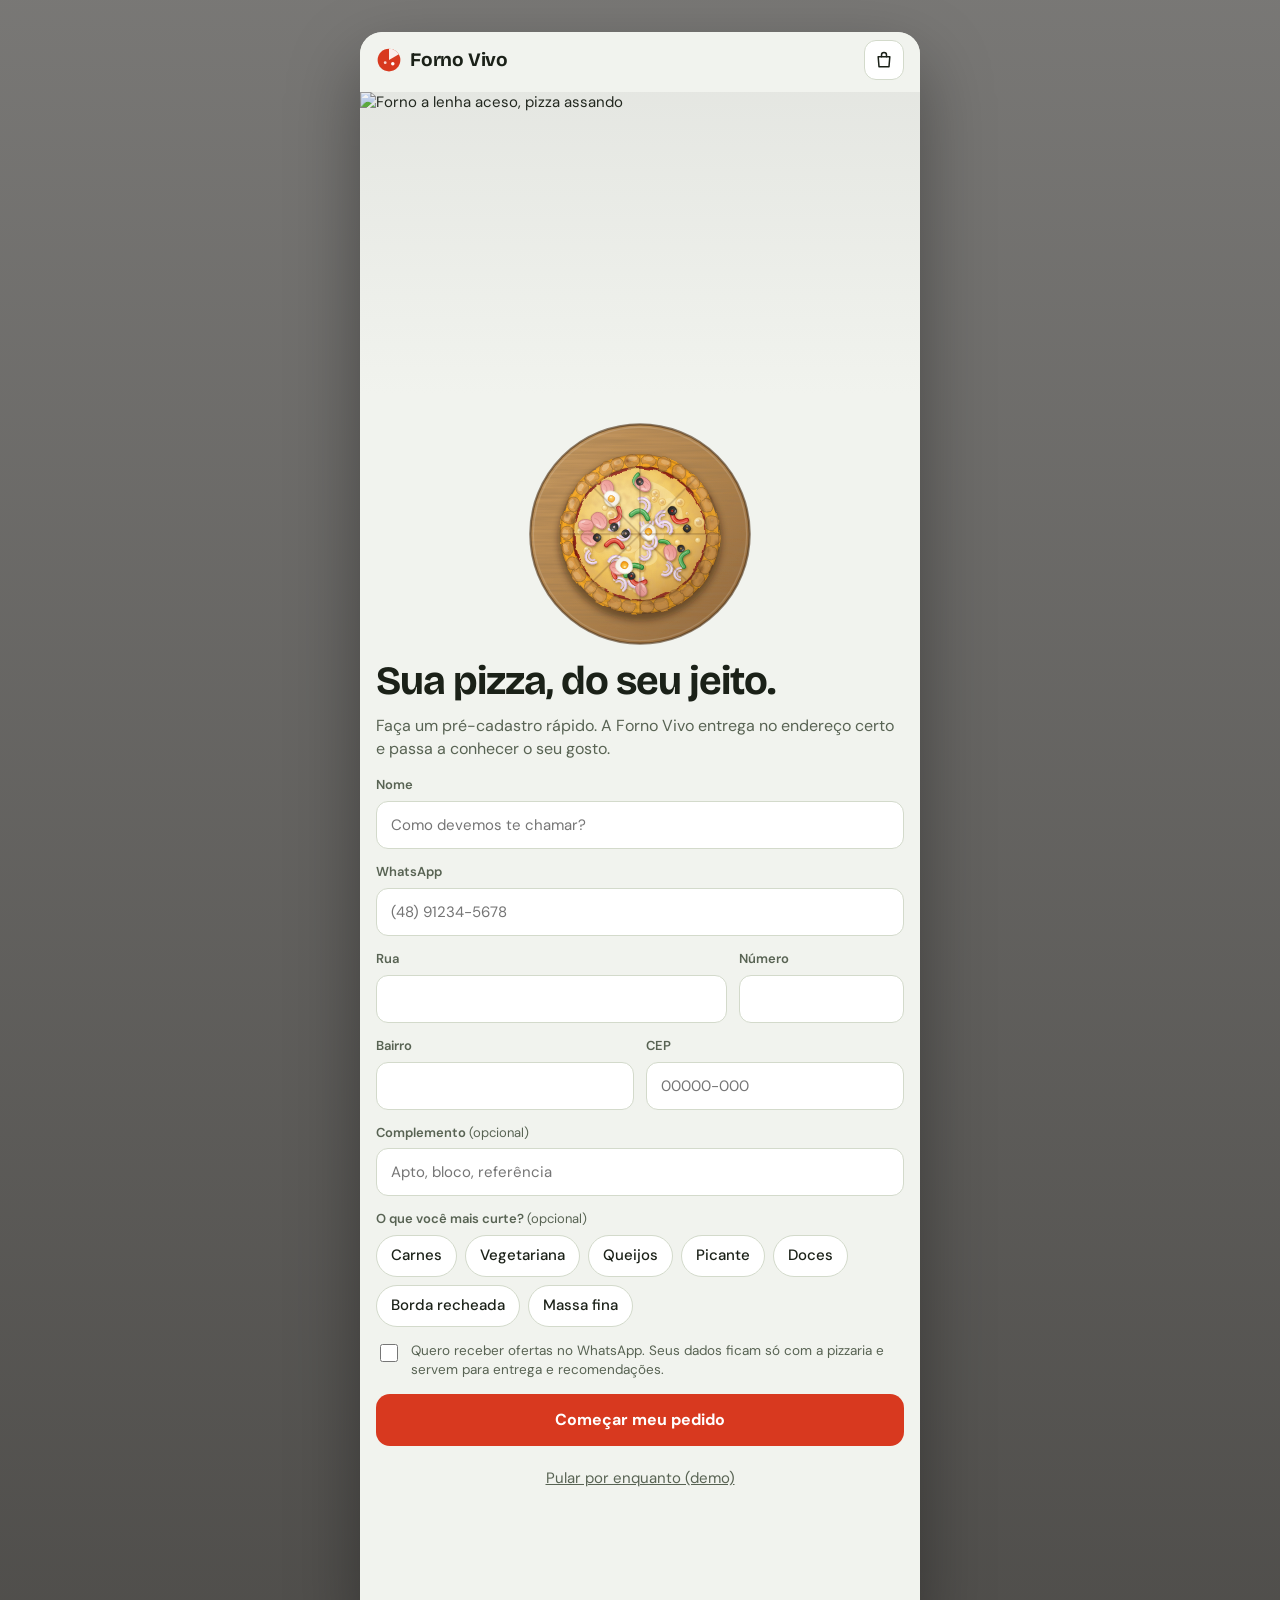
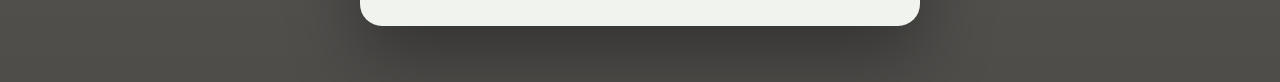
==== forno-vivo-site/site/index.html @ e0bf3673 "Add files via upload" ====
<!doctype html>
<html lang="pt-BR">
<head>
<meta charset="utf-8">
<meta name="viewport" content="width=device-width, initial-scale=1, viewport-fit=cover">
<meta name="theme-color" content="#D8391F">
<title>Forno Vivo — Peça sua pizza online</title>
<meta name="description" content="Monte sua pizza, acompanhe o desenho mudar ao vivo e pague com Pix sem sair do site.">

<!-- Fonte: títulos em Bricolage Grotesque, texto em DM Sans (Google Fonts) -->
<link rel="preconnect" href="https://fonts.googleapis.com">
<link rel="stylesheet" href="https://fonts.googleapis.com/css2?family=Bricolage+Grotesque:opsz,wght@12..96,500..800&family=DM+Sans:opsz,wght@9..40,400..700&display=swap">

<!-- Todo o estilo do site vive em css/style.css (ver comentários lá dentro) -->
<link rel="stylesheet" href="css/style.css">
</head>
<body>

<!--
  Esta <svg> invisível (width/height 0) só existe para guardar as
  definições reutilizáveis (<defs>) usadas pelo desenho da pizza:
  gradientes (cor do queijo, da massa, do molho...) e filtros (textura
  da madeira, derretimento do queijo, sombra dos ingredientes...).
  Precisa ficar no HTML (não dá para mover para um arquivo externo),
  porque os elementos do desenho referenciam essas definições por
  id, com url(#id-do-gradiente-ou-filtro). Quem gera o restante do
  desenho é js/draw.js.
-->
<svg width="0" height="0" style="position:absolute" aria-hidden="true" focusable="false"><defs>

<linearGradient id="g-wood" x1="0" y1="0" x2="1" y2="1"><stop offset="0" stop-color="#C99C64"/><stop offset=".5" stop-color="#B2854F"/><stop offset="1" stop-color="#8F653A"/></linearGradient>
<radialGradient id="g-sauce" cx=".5" cy=".5" r=".5"><stop offset="0" stop-color="#C63D24"/><stop offset="1" stop-color="#8E2313"/></radialGradient>
<radialGradient id="g-cheese" cx=".42" cy=".38" r=".65"><stop offset="0" stop-color="#F8E29A"/><stop offset=".6" stop-color="#F1C963"/><stop offset="1" stop-color="#DDA240"/></radialGradient>
<radialGradient id="g-bubble" cx=".4" cy=".35" r=".7"><stop offset="0" stop-color="#FFF0B8"/><stop offset="1" stop-color="#EBBB57"/></radialGradient>
<radialGradient id="g-light" cx=".33" cy=".28" r=".85"><stop offset="0" stop-color="#fff" stop-opacity=".15"/><stop offset=".5" stop-color="#fff" stop-opacity="0"/><stop offset="1" stop-color="#1a0800" stop-opacity=".3"/></radialGradient>
<radialGradient id="g-tomato" cx=".4" cy=".35" r=".8"><stop offset="0" stop-color="#F26A50"/><stop offset="1" stop-color="#D02E1A"/></radialGradient>
<radialGradient id="g-cal" cx=".4" cy=".35" r=".8"><stop offset="0" stop-color="#C6402F"/><stop offset=".7" stop-color="#9A2018"/><stop offset="1" stop-color="#6E140E"/></radialGradient>
<radialGradient id="g-olive" cx=".35" cy=".3" r=".8"><stop offset="0" stop-color="#4c4c4c"/><stop offset="1" stop-color="#151515"/></radialGradient>
<linearGradient id="g-mush" x1="0" y1="0" x2="0" y2="1"><stop offset="0" stop-color="#F3E8D4"/><stop offset="1" stop-color="#CDB48D"/></linearGradient>
<radialGradient id="g-broc" cx=".4" cy=".35" r=".8"><stop offset="0" stop-color="#55B658"/><stop offset="1" stop-color="#216B2B"/></radialGradient>
<linearGradient id="g-leaf" x1="0" y1="0" x2="1" y2="1"><stop offset="0" stop-color="#82CE66"/><stop offset="1" stop-color="#2E7E34"/></linearGradient>
<radialGradient id="g-basil" cx=".4" cy=".35" r=".8"><stop offset="0" stop-color="#44B04E"/><stop offset="1" stop-color="#17602A"/></radialGradient>
<radialGradient id="g-corn" cx=".35" cy=".3" r=".8"><stop offset="0" stop-color="#FFE467"/><stop offset="1" stop-color="#E0A80A"/></radialGradient>
<radialGradient id="g-heart" cx=".4" cy=".35" r=".8"><stop offset="0" stop-color="#FFF6D9"/><stop offset="1" stop-color="#E9CF96"/></radialGradient>
<radialGradient id="g-white" cx=".4" cy=".35" r=".8"><stop offset="0" stop-color="#FFFFFF"/><stop offset="1" stop-color="#F0E9D9"/></radialGradient>
<radialGradient id="g-yolk" cx=".4" cy=".35" r=".75"><stop offset="0" stop-color="#FFD65A"/><stop offset="1" stop-color="#F08A00"/></radialGradient>
<linearGradient id="g-ham" x1="0" y1="0" x2="1" y2="1"><stop offset="0" stop-color="#F8BDB6"/><stop offset="1" stop-color="#E78681"/></linearGradient>
<radialGradient id="g-beef" cx=".4" cy=".35" r=".8"><stop offset="0" stop-color="#8E5236"/><stop offset="1" stop-color="#4B2717"/></radialGradient>
<linearGradient id="g-prov" x1="0" y1="0" x2="1" y2="1"><stop offset="0" stop-color="#FFF2BB"/><stop offset="1" stop-color="#F0CB5E"/></linearGradient>
<radialGradient id="g-gorg" cx=".4" cy=".35" r=".8"><stop offset="0" stop-color="#FCF9EE"/><stop offset="1" stop-color="#E2DDC8"/></radialGradient>
<radialGradient id="g-cream" cx=".4" cy=".3" r=".8"><stop offset="0" stop-color="#FFFFFF"/><stop offset="1" stop-color="#F3EACF"/></radialGradient>
<radialGradient id="g-cheddar" cx=".4" cy=".3" r=".8"><stop offset="0" stop-color="#FFC95E"/><stop offset="1" stop-color="#EF8C12"/></radialGradient>
<radialGradient id="g-choc" cx=".4" cy=".35" r=".8"><stop offset="0" stop-color="#6F3D26"/><stop offset="1" stop-color="#42221A"/></radialGradient>
<radialGradient id="g-straw" cx=".4" cy=".35" r=".8"><stop offset="0" stop-color="#FF7386"/><stop offset="1" stop-color="#C21D39"/></radialGradient>
<filter id="f-wood" x="0" y="0" width="100%" height="100%"><feTurbulence type="fractalNoise" baseFrequency="0.012 0.3" numOctaves="3" seed="4" result="n"/><feColorMatrix in="n" type="matrix" values="0 0 0 0 .32  0 0 0 0 .19  0 0 0 0 .08  0 0 0 .9 -.28" result="grain"/><feComposite in="grain" in2="SourceGraphic" operator="in" result="g2"/><feMerge><feMergeNode in="SourceGraphic"/><feMergeNode in="g2"/></feMerge></filter>
<filter id="f-edge" x="-8%" y="-8%" width="116%" height="116%"><feTurbulence type="fractalNoise" baseFrequency="0.05" numOctaves="2" seed="5" result="t"/><feDisplacementMap in="SourceGraphic" in2="t" scale="7" xChannelSelector="R" yChannelSelector="G"/></filter>
<filter id="f-crust" x="-8%" y="-8%" width="116%" height="116%"><feTurbulence type="fractalNoise" baseFrequency="0.04" numOctaves="2" seed="8" result="t"/><feDisplacementMap in="SourceGraphic" in2="t" scale="6" xChannelSelector="R" yChannelSelector="G" result="d"/><feGaussianBlur in="d" stdDeviation=".45"/></filter>
<filter id="f-cheese" x="-8%" y="-8%" width="116%" height="116%"><feTurbulence type="fractalNoise" baseFrequency="0.06" numOctaves="3" seed="12" result="t"/><feDisplacementMap in="SourceGraphic" in2="t" scale="9" xChannelSelector="R" yChannelSelector="B" result="d"/><feTurbulence type="fractalNoise" baseFrequency="0.09" numOctaves="2" seed="3" result="t2"/><feColorMatrix in="t2" type="matrix" values="0 0 0 0 .74  0 0 0 0 .44  0 0 0 0 .13  0 0 0 1.5 -.62" result="brown"/><feComposite in="brown" in2="d" operator="in" result="b2"/><feMerge><feMergeNode in="d"/><feMergeNode in="b2"/></feMerge></filter>
<filter id="f-drop" x="-5%" y="-5%" width="110%" height="110%"><feDropShadow dx=".8" dy="1.6" stdDeviation="1.3" flood-color="#3a1a05" flood-opacity=".5"/></filter>
<filter id="f-b1" x="-10%" y="-10%" width="120%" height="120%"><feGaussianBlur stdDeviation="1.1"/></filter>
<filter id="f-b3" x="-20%" y="-20%" width="140%" height="140%"><feGaussianBlur stdDeviation="4"/></filter>
</defs></svg>

<!--
  Estrutura mínima da página: um cabeçalho fixo (#hdr), a área de
  conteúdo que troca de tela (#view), a barra inferior de ação (#bar)
  e um aviso temporário (#toast). Todo o conteúdo de cada tela é
  gerado dinamicamente pelo JavaScript em js/app.js — isso é o que
  permite trocar de tela sem recarregar a página (comportamento de
  "app de uma página só").
-->
<div class="app" id="app">
  <header class="top" id="hdr"></header>
  <main id="view"></main>
  <div class="bar" id="bar" hidden></div>
  <div class="toast" id="toast" role="status" aria-live="polite" hidden></div>
</div>

<!--
  Ordem de carregamento dos scripts — IMPORTA, porque cada um usa o que
  o anterior definiu (nenhum é um módulo ES, todos compartilham o mesmo
  escopo global, como arquivos clássicos de <script>):
    1. catalog.js → dados da pizzaria (o arquivo que você edita por cliente)
    2. core.js    → utilitários, estado e cálculo de preços
    3. draw.js    → motor de desenho da pizza em SVG
    4. app.js     → telas, navegação e ações (inicializa o app no final)
-->
<script src="js/catalog.js"></script>
<script src="js/core.js"></script>
<script src="js/draw.js"></script>
<script src="js/app.js"></script>
</body>
</html>
---- forno-vivo-site/site/css/style.css ----
/* ==========================================================================
   style.css — ESTILO DO SITE
   ==========================================================================
   Organização deste arquivo (procure pelos títulos em CAIXA ALTA):
     1. Tokens de design (cores, fontes) + suporte a modo escuro
     2. Reset básico e tipografia
     3. Cabeçalho / topo fixo
     4. Tela de pré-cadastro (hero com foto + formulário)
     5. Construtor de pizza (etapas, painel, desenho da pizza)
     6. Fotos de apoio (banners e miniaturas reais, não a pizza desenhada)
     7. Barra inferior fixa (resumo + botão avançar)
     8. Carrinho
     9. Checkout / pagamento Pix / confirmação
     10. Diversos (toast, acessibilidade, impressão)
     11. RESPONSIVO — tablet e desktop (mobile-first: tudo acima já
         funciona em qualquer tela; aqui só ampliamos o layout)
   ========================================================================== */

/* --------------------------------------------------------------------------
   1. TOKENS DE DESIGN
   -------------------------------------------------------------------------- */
:root {
  --hdr: 56px;
  --bg: #F1F3EE; --surface: #FFFFFF; --surface2: #E4E9DF; --ink: #1B2118; --muted: #586353; --line: #D3DACB;
  --accent-l: #D8391F; --accent-d: #FF7359; --accent: var(--accent-l); --on-accent: #FFFFFF;
  --bad: #B3261E; --board: #E2E7DA; --board-line: #C9D1BF;
  --display: "Bricolage Grotesque", "DM Sans", system-ui, -apple-system, "Segoe UI", sans-serif;
  --body: "DM Sans", system-ui, -apple-system, "Segoe UI", sans-serif;
  --radius-card: 22px;
}
/* Modo escuro automático (segue a preferência do sistema do visitante) */
@media (prefers-color-scheme: dark) {
  :root:not([data-theme="light"]) {
    --bg: #141913; --surface: #1E251C; --surface2: #262F23; --ink: #EEF2E9; --muted: #A3AE9E; --line: #33402F;
    --accent: var(--accent-d); --on-accent: #1A0E0A; --bad: #FF8A80; --board: #222A1F; --board-line: #34412F;
  }
}
/* Permite forçar o tema via atributo data-theme, se um dia for preciso */
:root[data-theme="dark"] {
  --bg: #141913; --surface: #1E251C; --surface2: #262F23; --ink: #EEF2E9; --muted: #A3AE9E; --line: #33402F;
  --accent: var(--accent-d); --on-accent: #1A0E0A; --bad: #FF8A80; --board: #222A1F; --board-line: #34412F;
}

/* --------------------------------------------------------------------------
   2. RESET BÁSICO E TIPOGRAFIA
   -------------------------------------------------------------------------- */
*{box-sizing:border-box}
html,body{margin:0}
body{background:var(--bg);color:var(--ink);font:400 15px/1.45 var(--body);-webkit-font-smoothing:antialiased}
button{font:inherit;color:inherit;cursor:pointer}
input,textarea{font:inherit}
img{max-width:100%;display:block}
:focus-visible{outline:2px solid var(--accent);outline-offset:2px}

.app{max-width:480px;margin:0 auto;padding-inline:16px;padding-bottom:120px;min-height:100%}

h1,.h2{font-family:var(--display);font-weight:700;letter-spacing:-.025em;margin:0;text-wrap:balance}
h1{font-size:clamp(30px,9vw,40px);line-height:1.02}
.h2{font-size:26px;line-height:1.1}
.lead{color:var(--muted);margin:0;font-size:16px;text-wrap:pretty}
.eyebrow{font-size:12px;letter-spacing:.09em;text-transform:uppercase;color:var(--muted);font-weight:600;margin:0 0 6px}
.fine{font-size:13px;color:var(--muted);margin:0;text-wrap:pretty}

.form{display:grid;gap:14px;margin-top:10px}
.f{display:grid;gap:6px;min-width:0}
.row2{display:grid;grid-template-columns:1fr 1fr;gap:12px}
.row3{display:grid;grid-template-columns:1.7fr .8fr;gap:12px}
label,.lbl{font-size:13px;font-weight:600;color:var(--muted)}
label span,.lbl span{font-weight:400}
input[type=text],input[type=tel],textarea{width:100%;height:48px;border:1px solid var(--line);background:var(--surface);color:var(--ink);border-radius:12px;padding:0 14px}
textarea{height:84px;padding:12px 14px;resize:none}
.err{font-size:12.5px;color:var(--bad)}
.check{display:flex;gap:10px;align-items:flex-start;font-weight:400;font-size:13.5px;color:var(--muted)}
.check input{margin-top:3px;width:18px;height:18px;accent-color:var(--accent);flex:none}

.btn{height:52px;padding:0 22px;border:0;border-radius:14px;background:var(--accent);color:var(--on-accent);font-weight:700;font-size:16px;white-space:nowrap;display:inline-flex;align-items:center;justify-content:center;gap:8px}
.btn:disabled{opacity:.45;cursor:not-allowed}
.btn.sec{background:transparent;color:var(--ink);border:1px solid var(--line)}
.btn.block{width:100%}
.btn svg{width:18px;height:18px;flex:none}
.link{background:none;border:0;color:var(--muted);text-decoration:underline;padding:8px;justify-self:center}

.chips{display:flex;flex-wrap:wrap;gap:8px}
.chip{display:inline-flex;align-items:center;gap:8px;padding:9px 14px;border:1px solid var(--line);background:var(--surface);border-radius:999px;font-weight:500}
.chip em{font-style:normal;font-size:12.5px;color:var(--muted);font-variant-numeric:tabular-nums}
.chip[aria-pressed="true"]{background:var(--accent);border-color:var(--accent);color:var(--on-accent)}
.chip[aria-pressed="true"] em{color:inherit;opacity:.85}

/* --------------------------------------------------------------------------
   3. CABEÇALHO / TOPO FIXO
   -------------------------------------------------------------------------- */
.top{position:sticky;top:env(safe-area-inset-top,0px);z-index:30;display:flex;align-items:center;justify-content:space-between;gap:8px;height:var(--hdr);background:var(--bg);margin-inline:-16px;padding-inline:16px}
.brand{display:flex;align-items:center;gap:8px;border:0;background:none;padding:0;font-family:var(--display);font-weight:700;font-size:19px;letter-spacing:-.01em;min-width:0}
.brand .mark svg{width:26px;height:26px;display:block}
.bname{white-space:nowrap;overflow:hidden;text-overflow:ellipsis}
.top-r{display:flex;align-items:center;gap:8px}
.cartbtn{position:relative;width:40px;height:40px;border-radius:12px;border:1px solid var(--line);background:var(--surface);display:grid;place-items:center;padding:0}
.cartbtn svg{width:20px;height:20px}
.badge{position:absolute;top:-7px;right:-7px;min-width:20px;height:20px;padding:0 5px;border-radius:10px;background:var(--accent);color:var(--on-accent);font-size:12px;font-weight:700;display:grid;place-items:center}

/* --------------------------------------------------------------------------
   4. TELA DE PRÉ-CADASTRO (hero)
   -------------------------------------------------------------------------- */
.hero{display:grid;gap:12px;padding-block:4px 6px}
.hero-pz{width:min(58vw,230px);margin:0 auto}
.hero-pz svg{width:100%;height:auto;display:block}

/* --------------------------------------------------------------------------
   5. CONSTRUTOR DE PIZZA
   -------------------------------------------------------------------------- */
.stage{position:sticky;top:calc(env(safe-area-inset-top,0px) + var(--hdr));z-index:10;background:var(--bg);padding-block:2px 8px}
#pzMount svg{display:block;margin:0 auto;height:min(52vw,212px);width:auto;aspect-ratio:1;max-width:100%}
.stage-meta{display:flex;justify-content:space-between;gap:12px;font-size:13px;color:var(--muted);margin-top:2px}
.stage-meta b{color:var(--ink);font-weight:700;text-align:right}
.steps{display:grid;grid-template-columns:repeat(4,minmax(0,1fr));gap:6px;margin-block:6px 16px}
.st{border:1px solid var(--line);background:var(--surface);border-radius:12px;padding:8px 7px;text-align:left;min-width:0}
.st .l{display:block;font-size:10.5px;letter-spacing:.07em;text-transform:uppercase;color:var(--muted);font-weight:600}
.st .v{display:block;font-weight:600;font-size:12.5px;white-space:nowrap;overflow:hidden;text-overflow:ellipsis}
.st.on{border-color:var(--accent);background:color-mix(in srgb,var(--accent) 9%,var(--surface))}
.panel h2{font-family:var(--display);font-size:22px;margin:0 0 4px;letter-spacing:-.015em}
.hint{color:var(--muted);margin:0 0 12px;font-size:14px;text-wrap:pretty}
.opts{display:grid;gap:8px}
.opt{display:flex;align-items:center;gap:12px;text-align:left;width:100%;padding:13px 14px;border-radius:14px;border:1px solid var(--line);background:var(--surface)}
.opt.sel{border-color:var(--accent);box-shadow:0 0 0 1px var(--accent);background:color-mix(in srgb,var(--accent) 8%,var(--surface))}
.o-main{flex:1;min-width:0;display:grid;gap:1px}
.o-main b{font-weight:600}
.o-main small{color:var(--muted);font-size:13px}
.o-r{font-variant-numeric:tabular-nums;font-weight:600;font-size:14px;white-space:nowrap}
.dot{width:26px;height:26px;border-radius:50%;flex:none;border:1px solid rgba(0,0,0,.18)}
.seg{display:grid;grid-template-columns:1fr 1fr;padding:4px;background:var(--surface2);border-radius:14px;gap:4px;margin-bottom:14px}
.seg button{border:0;background:transparent;padding:10px;border-radius:11px;font-weight:600;color:var(--muted)}
.seg button.on{background:var(--surface);color:var(--ink);box-shadow:0 1px 4px rgba(0,0,0,.14)}
.grp{margin-top:16px}
.grp h3{font-size:12px;letter-spacing:.08em;text-transform:uppercase;color:var(--muted);margin:0 0 8px;font-weight:600}
.count{display:flex;justify-content:space-between;align-items:center;margin-top:16px;color:var(--muted);font-size:13.5px}

/* Pizza em SVG: estado inicial de cada pedaço (escondido) e animação de
   entrada quando o ingrediente é marcado (classe .on aplicada via JS) */
.pz-scale{transition:transform .5s cubic-bezier(.3,1.3,.5,1);transform-origin:0 0}
.ing .pc{opacity:0;transform:scale(.3);transform-box:fill-box;transform-origin:center;transition:opacity .2s ease,transform .25s ease}
.ing.on .pc{opacity:1;transform:none;transition:opacity .25s ease var(--d,0s),transform .45s cubic-bezier(.2,1.5,.4,1) var(--d,0s)}

/* --------------------------------------------------------------------------
   6. FOTOS DE APOIO (imagens reais — banners, categorias, miniaturas)
   -------------------------------------------------------------------------- */
.hero-photo{position:relative;margin-inline:-16px;aspect-ratio:16/9;overflow:hidden;border-radius:0 0 22px 22px}
.hero-img{width:100%;height:100%;object-fit:cover}
.hero-fade{position:absolute;inset:0;background:linear-gradient(180deg,rgba(0,0,0,.05) 0%,var(--bg) 96%)}
.panel-photo{margin:0 0 16px;border-radius:16px;overflow:hidden;background:var(--surface)}
.panel-img{width:100%;aspect-ratio:16/10;object-fit:cover}
.panel-photo figcaption{padding:10px 12px;font-size:12.5px;color:var(--muted)}
.drinks-row{display:flex;gap:12px;align-items:flex-start}
.drinks-img{width:68px;height:68px;border-radius:14px;object-fit:cover;flex:none;margin-top:2px}
.drinks-list{flex:1;min-width:0}
.done-photo{position:relative;margin-inline:-16px;aspect-ratio:16/8;overflow:hidden;border-radius:0 0 22px 22px}

/* --------------------------------------------------------------------------
   7. BARRA INFERIOR FIXA
   -------------------------------------------------------------------------- */
.bar{position:fixed;left:0;right:0;bottom:0;z-index:40;background:color-mix(in srgb,var(--bg) 92%,transparent);-webkit-backdrop-filter:blur(10px);backdrop-filter:blur(10px);border-top:1px solid var(--line);padding:12px 16px calc(12px + env(safe-area-inset-bottom,0px))}
.bar-in{max-width:480px;margin:0 auto;display:flex;align-items:center;gap:14px;justify-content:space-between}
.bar-l{min-width:0;display:grid}
.bar-l small{color:var(--muted);font-size:12.5px;white-space:nowrap;overflow:hidden;text-overflow:ellipsis}
.bar-l strong{font-family:var(--display);font-size:23px;font-variant-numeric:tabular-nums;letter-spacing:-.01em}

/* --------------------------------------------------------------------------
   8. CARRINHO
   -------------------------------------------------------------------------- */
.sec-h{font-family:var(--display);font-size:20px;margin:22px 0 4px;letter-spacing:-.01em}
.cartitem{display:grid;grid-template-columns:60px minmax(0,1fr) auto;gap:12px;padding:12px 0;border-bottom:1px solid var(--line);align-items:center}
.cartitem svg{width:60px;height:60px;display:block}
.ci-t{display:grid;gap:2px;min-width:0}
.ci-t b{font-weight:600}
.ci-t small{color:var(--muted);font-size:13px}
.ci-r{display:grid;gap:6px;justify-items:end}
.ci-p{font-weight:700;font-variant-numeric:tabular-nums}
.qty{display:inline-flex;align-items:center;border:1px solid var(--line);border-radius:999px;background:var(--surface)}
.qty button{width:34px;height:34px;border:0;background:none;font-size:18px;line-height:1}
.qty span{min-width:22px;text-align:center;font-variant-numeric:tabular-nums;font-weight:600}
.rm{background:none;border:0;color:var(--muted);font-size:12.5px;text-decoration:underline;padding:0}
.drink{display:flex;align-items:center;justify-content:space-between;gap:12px;padding:10px 0;border-bottom:1px solid var(--line)}
.drink b{font-weight:500}
.drink small{color:var(--muted);display:block}
.sum{display:grid;gap:8px;padding:16px 0 4px}
.sum div{display:flex;justify-content:space-between;font-variant-numeric:tabular-nums}
.sum .tot{font-weight:700;font-size:19px;border-top:1px solid var(--line);padding-top:12px;margin-top:4px}
.empty{text-align:center;padding:40px 8px;display:grid;gap:14px;justify-items:center}
.actions{display:grid;gap:10px;margin-top:16px}

/* --------------------------------------------------------------------------
   9. CHECKOUT / PIX / CONFIRMAÇÃO
   -------------------------------------------------------------------------- */
.box{background:var(--surface);border:1px solid var(--line);border-radius:16px;padding:14px 16px;display:grid;gap:4px}
.box b{font-weight:600}
.box small{color:var(--muted)}
.box .edit{justify-self:start;padding:6px 0 0}
.pay{display:flex;align-items:center;gap:12px;padding:13px 14px;border-radius:14px;border:1px solid var(--line);background:var(--surface)}
.pay.sel{border-color:var(--accent);box-shadow:0 0 0 1px var(--accent)}
.pay.off{opacity:.55}
.pay .tag{margin-left:auto;font-size:12px;font-weight:600;color:var(--muted)}
.pay.sel .tag{color:var(--accent)}

.pixv{display:grid;gap:14px;justify-items:center;text-align:center;padding-block:8px}
.pixv .lead{max-width:34ch}
.qr{width:212px;max-width:100%;background:#fff;padding:10px;border-radius:14px;border:1px solid var(--line)}
.qr svg{display:block;width:100%;height:auto}
.pixtotal{font-family:var(--display);font-size:32px;font-weight:700;letter-spacing:-.02em;font-variant-numeric:tabular-nums}
.code{font-family:ui-monospace,SFMono-Regular,Menlo,monospace;font-size:13px;background:var(--surface2);padding:10px 12px;border-radius:10px;word-break:break-all;user-select:all;width:100%}
.timer{margin:0;color:var(--muted)}
.timer b{color:var(--ink);font-variant-numeric:tabular-nums}

.done{display:grid;gap:16px;padding-block:8px}
.track{list-style:none;margin:0;padding:0;display:grid}
.track li{position:relative;display:flex;gap:14px;align-items:center;padding:9px 0;color:var(--muted)}
.track li::before{content:"";width:14px;height:14px;border-radius:50%;border:2px solid var(--line);background:var(--bg);flex:none;z-index:1}
.track li::after{content:"";position:absolute;left:6px;top:calc(50% + 8px);width:2px;height:100%;background:var(--line)}
.track li:last-child::after{display:none}
.track li.done{color:var(--ink)}
.track li.done::before{background:var(--accent);border-color:var(--accent)}
.track li.done::after{background:var(--accent)}
.track li.now{color:var(--ink);font-weight:700}
.track li.now::before{border-color:var(--accent);background:var(--bg)}
.insight{background:var(--surface);border:1px dashed var(--line);border-radius:16px;padding:14px 16px;display:grid;gap:10px}
.insight h3{margin:0;font-family:var(--display);font-size:17px}
.insight dl{margin:0;display:grid;grid-template-columns:auto 1fr;gap:6px 14px;font-size:14px}
.insight dt{color:var(--muted)}
.insight dd{margin:0;font-weight:500;text-align:right}

/* --------------------------------------------------------------------------
   10. DIVERSOS
   -------------------------------------------------------------------------- */
.toast{position:fixed;left:50%;transform:translateX(-50%);bottom:calc(96px + env(safe-area-inset-bottom,0px));background:var(--ink);color:var(--bg);padding:10px 16px;border-radius:12px;z-index:60;max-width:calc(100% - 32px);font-size:14px;box-shadow:0 6px 24px rgba(0,0,0,.25)}

@media (prefers-reduced-motion: reduce) {
  *,*::before,*::after{animation:none!important;transition:none!important}
}

/* --------------------------------------------------------------------------
   11. RESPONSIVO — TABLET E DESKTOP
   --------------------------------------------------------------------------
   Abordagem "mobile-first": todo o CSS acima já funciona em qualquer
   tamanho de tela, porque usa um cartão central de largura máxima fixa
   (.app{max-width:480px}). A partir daqui só enriquecemos o layout para
   telas maiores: um fundo com foto atrás do cartão, cartão com sombra e
   cantos arredondados, e um pouco mais de respiro — sem duplicar regras.
   -------------------------------------------------------------------------- */
@media (min-width: 760px) {
  body{
    min-height:100vh;
    background:
      linear-gradient(180deg,rgba(10,8,4,.55),rgba(10,8,4,.72)),
      url('https://images.unsplash.com/photo-1745031601376-51802da5ae5e?auto=format&fit=crop&w=1600&q=55') center/cover fixed;
  }
  .app{
    max-width:560px;margin:32px auto 56px;background:var(--bg);
    border-radius:var(--radius-card);box-shadow:0 30px 70px rgba(0,0,0,.35);
    overflow:hidden;padding-bottom:128px;min-height:0;
  }
  .top{border-radius:var(--radius-card) var(--radius-card) 0 0}
  .bar{position:absolute}
  .hero-photo,.done-photo{margin-inline:-16px;border-radius:0}
  .stage{top:var(--hdr)}
}

/* --------------------------------------------------------------------------
   12. IMPRESSÃO (útil para a ficha da cozinha, ver tela "Pedido confirmado")
   -------------------------------------------------------------------------- */
@media print {
  .top,.bar,.toast,.hero-photo,.done-photo,form,.btn{display:none!important}
  body,.app{background:#fff;box-shadow:none;max-width:none}
}
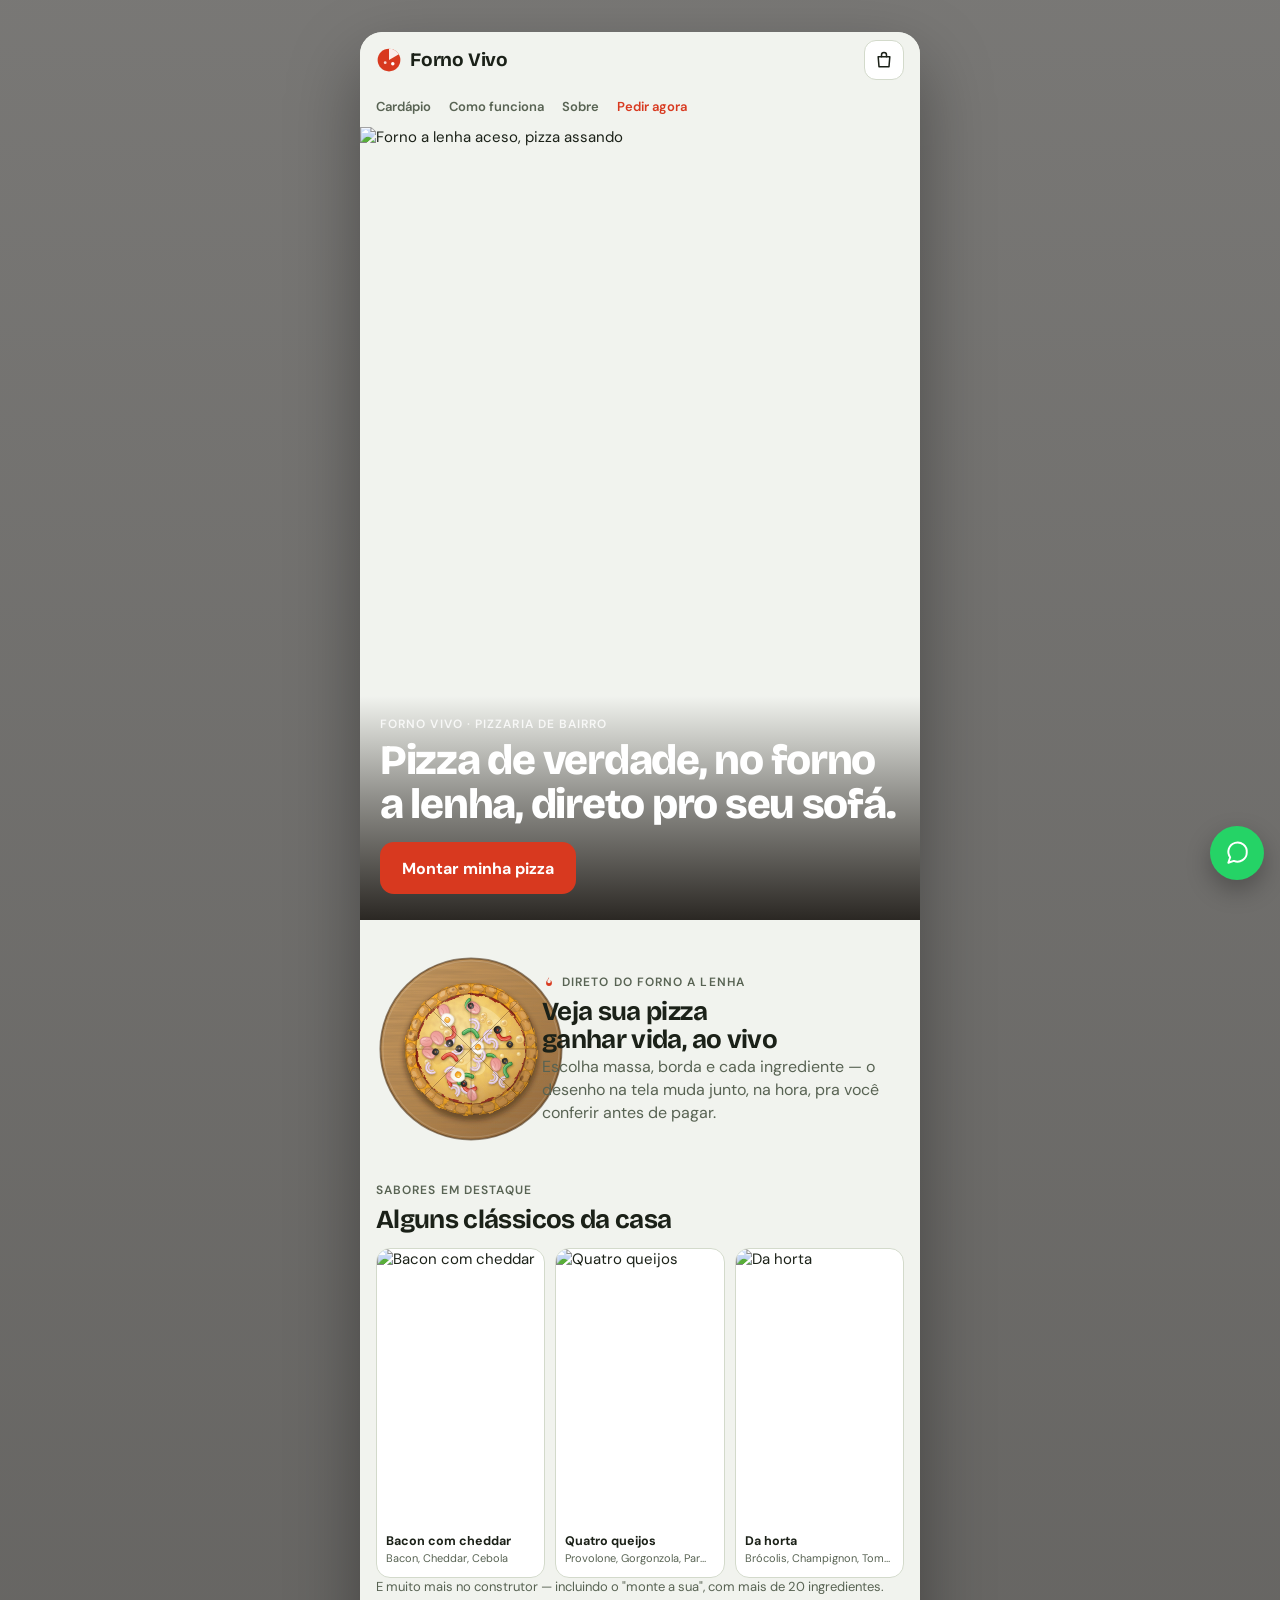
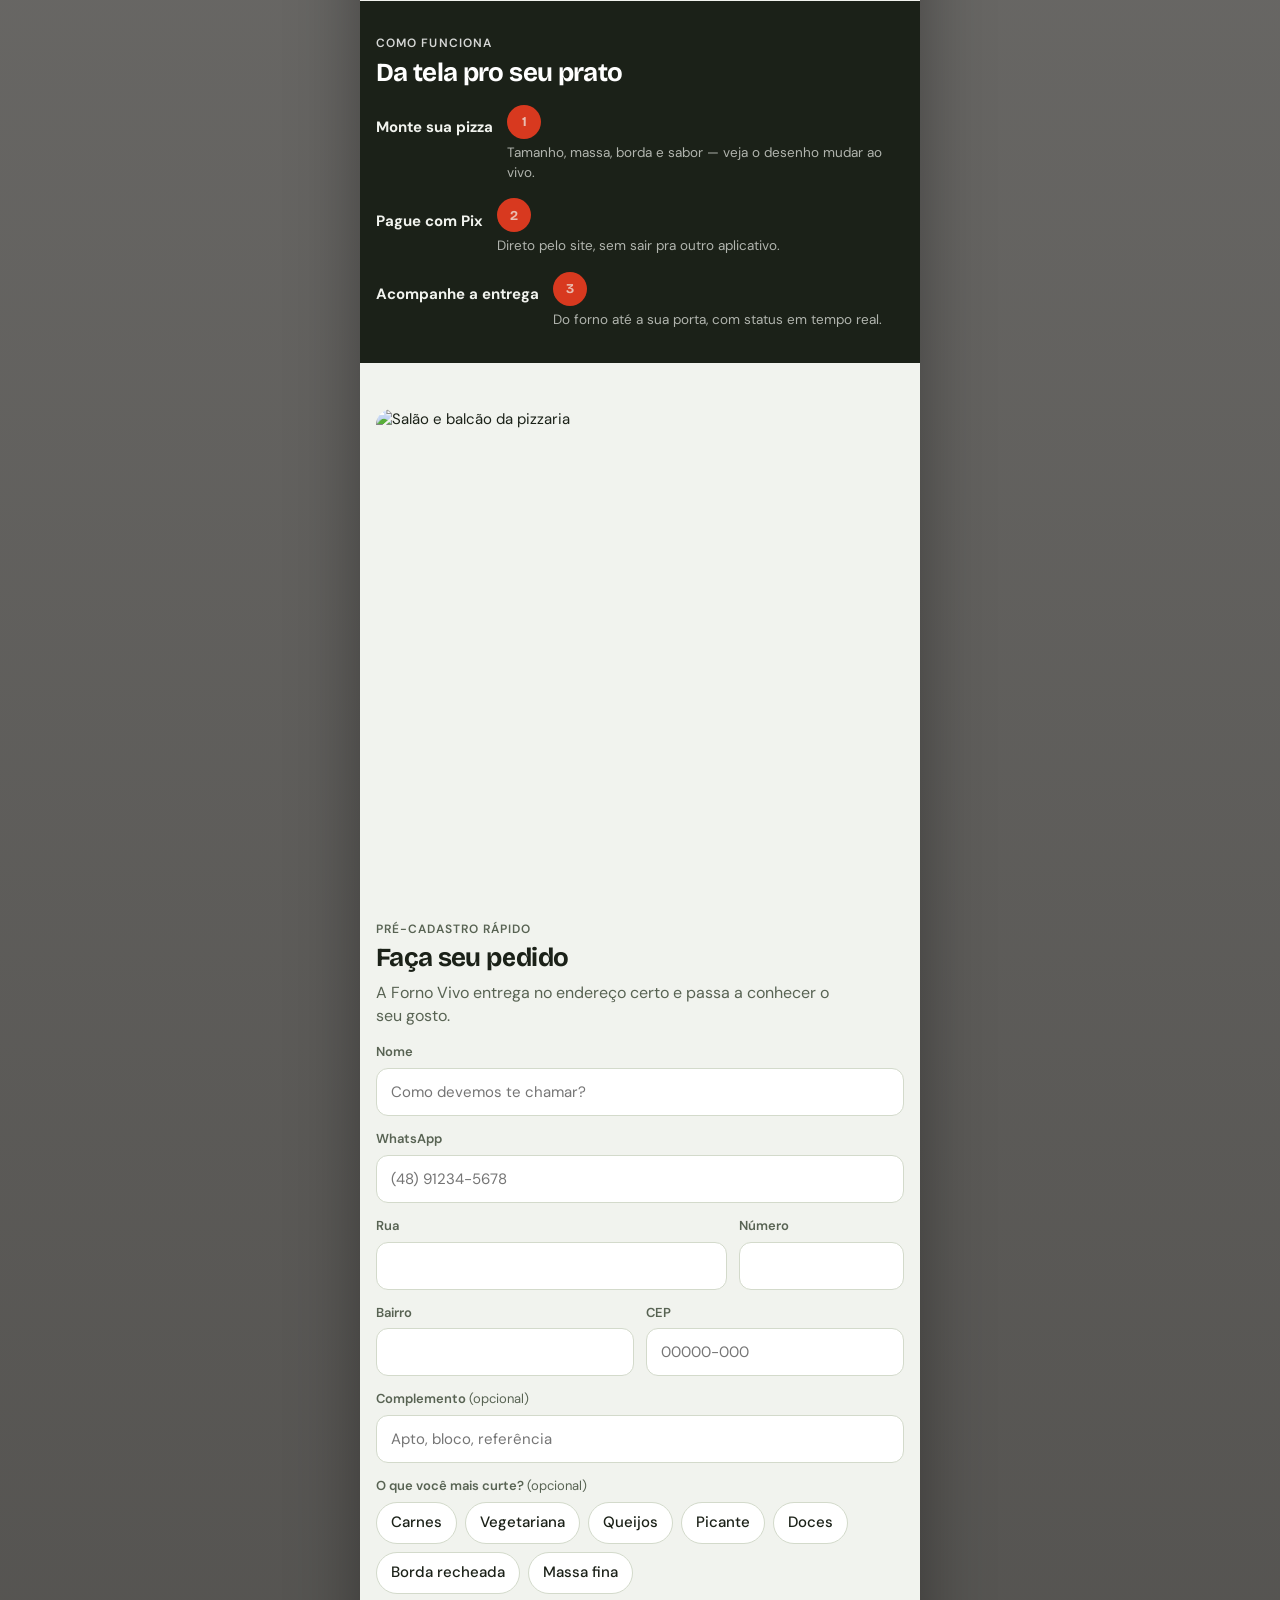
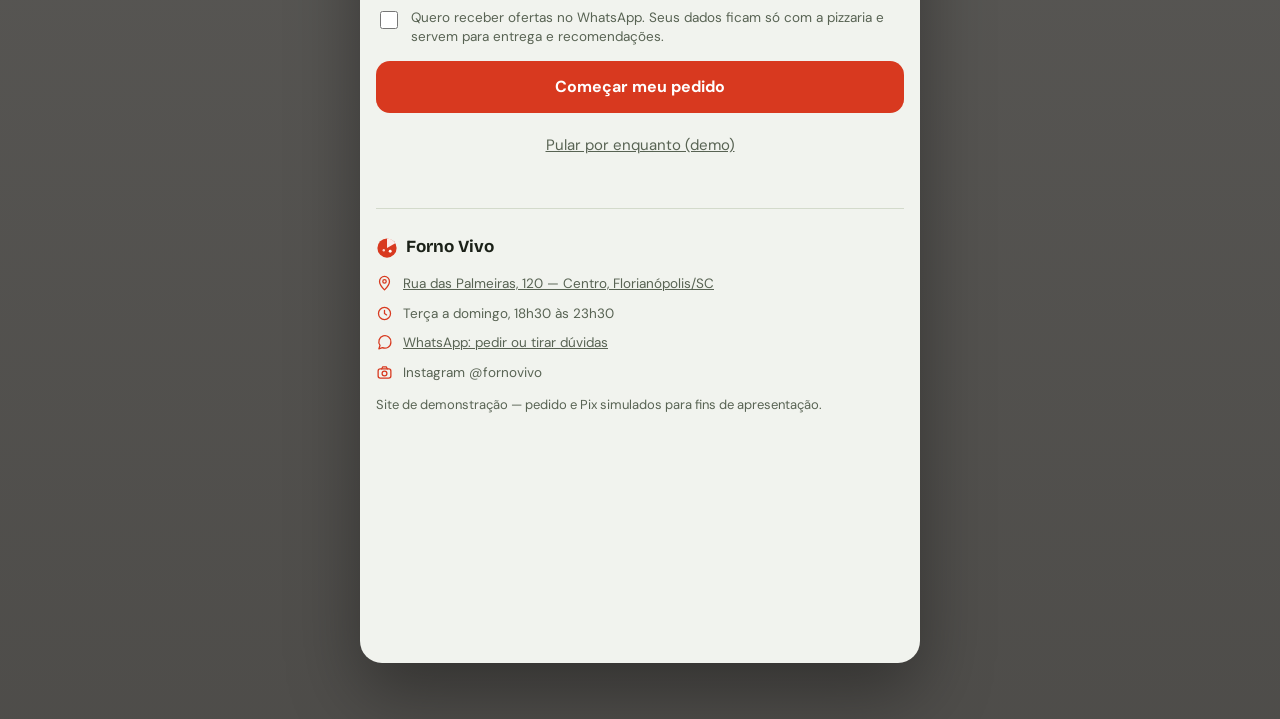
==== commit 9f55675a: "Add files via upload" ====
--- a/forno-vivo-site/site/index.html
+++ b/forno-vivo-site/site/index.html
@@ -74,6 +74,7 @@
   <main id="view"></main>
   <div class="bar" id="bar" hidden></div>
   <div class="toast" id="toast" role="status" aria-live="polite" hidden></div>
+  <div id="fab" hidden></div>
 </div>
 
 <!--
--- a/forno-vivo-site/site/css/style.css
+++ b/forno-vivo-site/site/css/style.css
@@ -155,6 +155,67 @@
 .done-photo{position:relative;margin-inline:-16px;aspect-ratio:16/8;overflow:hidden;border-radius:0 0 22px 22px}
 
 /* --------------------------------------------------------------------------
+   6B. HOME / LANDING (seções da página inicial, antes do pré-cadastro)
+   -------------------------------------------------------------------------- */
+/* Navegação rápida por âncoras no topo da home */
+.subnav{display:flex;gap:18px;overflow-x:auto;padding:10px 0;margin-inline:-16px;padding-inline:16px;scrollbar-width:none}
+.subnav::-webkit-scrollbar{display:none}
+.subnav a{flex:none;color:var(--muted);text-decoration:none;font-weight:600;font-size:13px;white-space:nowrap}
+.subnav a.subnav-cta{color:var(--accent)}
+
+/* Hero cheio de personalidade: foto de fundo + título grande por cima */
+.hero2{position:relative;margin-inline:-16px;min-height:62vw;max-height:460px;overflow:hidden;border-radius:0 0 26px 26px;display:flex;align-items:flex-end}
+.hero2-img{position:absolute;inset:0;width:100%;height:100%;object-fit:cover}
+.hero2-overlay{position:relative;z-index:1;padding:20px 20px 26px;width:100%;background:linear-gradient(0deg,rgba(10,6,2,.86) 0%,rgba(10,6,2,.42) 55%,rgba(10,6,2,0) 100%)}
+.eyebrow-light{color:rgba(255,255,255,.82)}
+.hero2-title{font-family:var(--display);font-weight:800;letter-spacing:-.03em;font-size:clamp(28px,8vw,42px);line-height:1.04;color:#fff;margin:4px 0 16px;text-wrap:balance}
+.hero2-cta{display:inline-flex;text-decoration:none}
+
+/* Seções genéricas da home: espaçamento consistente entre blocos */
+.section{padding-block:34px 4px}
+.section:first-of-type{padding-top:26px}
+.section .eyebrow{display:flex;align-items:center;gap:6px}
+.section .eyebrow svg{width:14px;height:14px;color:var(--accent)}
+
+/* Teaser do construtor (pizza desenhada + texto, lado a lado em telas largas) */
+.teaser{display:grid;gap:16px;align-items:center}
+.teaser .hero-pz{width:min(46vw,190px);margin:0 auto}
+
+/* Grade de sabores em destaque */
+.flavor-grid{display:grid;grid-template-columns:repeat(3,1fr);gap:10px;margin-top:14px}
+.flavor-card{margin:0;border-radius:14px;overflow:hidden;background:var(--surface);border:1px solid var(--line)}
+.flavor-img{width:100%;aspect-ratio:1;object-fit:cover}
+.flavor-card figcaption{padding:8px 9px 10px;display:grid;gap:2px}
+.flavor-card b{font-size:12.5px;line-height:1.2}
+.flavor-card span{font-size:11px;color:var(--muted);display:block;overflow:hidden;text-overflow:ellipsis;white-space:nowrap}
+
+/* "Como funciona": bloco de cor cheia, ao estilo de uma marca confiante */
+.band{background:var(--ink);color:var(--bg);margin-inline:-16px;padding:34px 16px;border-radius:26px}
+.h2.light{color:#fff}
+.how-steps{list-style:none;margin:18px 0 0;padding:0;display:grid;gap:16px}
+.how-steps li{display:grid;grid-template-columns:auto 1fr;gap:4px 14px;align-items:baseline}
+.how-n{grid-row:span 2;width:34px;height:34px;border-radius:50%;background:var(--accent);color:var(--on-accent);display:grid;place-items:center;font-family:var(--display);font-weight:700}
+.how-steps b{font-weight:700}
+.how-steps span{color:color-mix(in srgb,var(--bg) 70%,transparent);font-size:13.5px;grid-column:2}
+
+/* Sobre a pizzaria */
+.about{display:grid;gap:16px}
+.about-img{width:100%;aspect-ratio:16/10;object-fit:cover;border-radius:16px}
+
+/* Rodapé */
+.site-footer{margin-top:40px;padding:26px 0 120px;border-top:1px solid var(--line);display:grid;gap:14px}
+.footer-brand{display:flex;align-items:center;gap:8px;font-family:var(--display);font-weight:700;font-size:17px}
+.footer-brand .mark svg{width:22px;height:22px;display:block}
+.footer-list{list-style:none;margin:0;padding:0;display:grid;gap:10px}
+.footer-list li{display:flex;align-items:flex-start;gap:10px;font-size:13.5px;color:var(--muted)}
+.footer-list svg{width:17px;height:17px;flex:none;margin-top:1px;color:var(--accent)}
+.footer-list a{color:inherit;text-decoration:underline}
+
+/* Botão flutuante de WhatsApp */
+.fab-whats{position:fixed;right:16px;bottom:calc(20px + env(safe-area-inset-bottom,0px));width:54px;height:54px;border-radius:50%;background:#25D366;color:#fff;display:grid;place-items:center;box-shadow:0 10px 24px rgba(0,0,0,.28);z-index:45}
+.fab-whats svg{width:26px;height:26px}
+
+/* --------------------------------------------------------------------------
    7. BARRA INFERIOR FIXA
    -------------------------------------------------------------------------- */
 .bar{position:fixed;left:0;right:0;bottom:0;z-index:40;background:color-mix(in srgb,var(--bg) 92%,transparent);-webkit-backdrop-filter:blur(10px);backdrop-filter:blur(10px);border-top:1px solid var(--line);padding:12px 16px calc(12px + env(safe-area-inset-bottom,0px))}
@@ -258,8 +319,10 @@
   }
   .top{border-radius:var(--radius-card) var(--radius-card) 0 0}
   .bar{position:absolute}
-  .hero-photo,.done-photo{margin-inline:-16px;border-radius:0}
+  .hero-photo,.done-photo,.hero2,.band{margin-inline:-16px;border-radius:0}
   .stage{top:var(--hdr)}
+  .teaser{grid-template-columns:150px 1fr;text-align:left}
+  .about{grid-template-columns:1fr 1fr;align-items:center}
 }
 
 /* --------------------------------------------------------------------------
